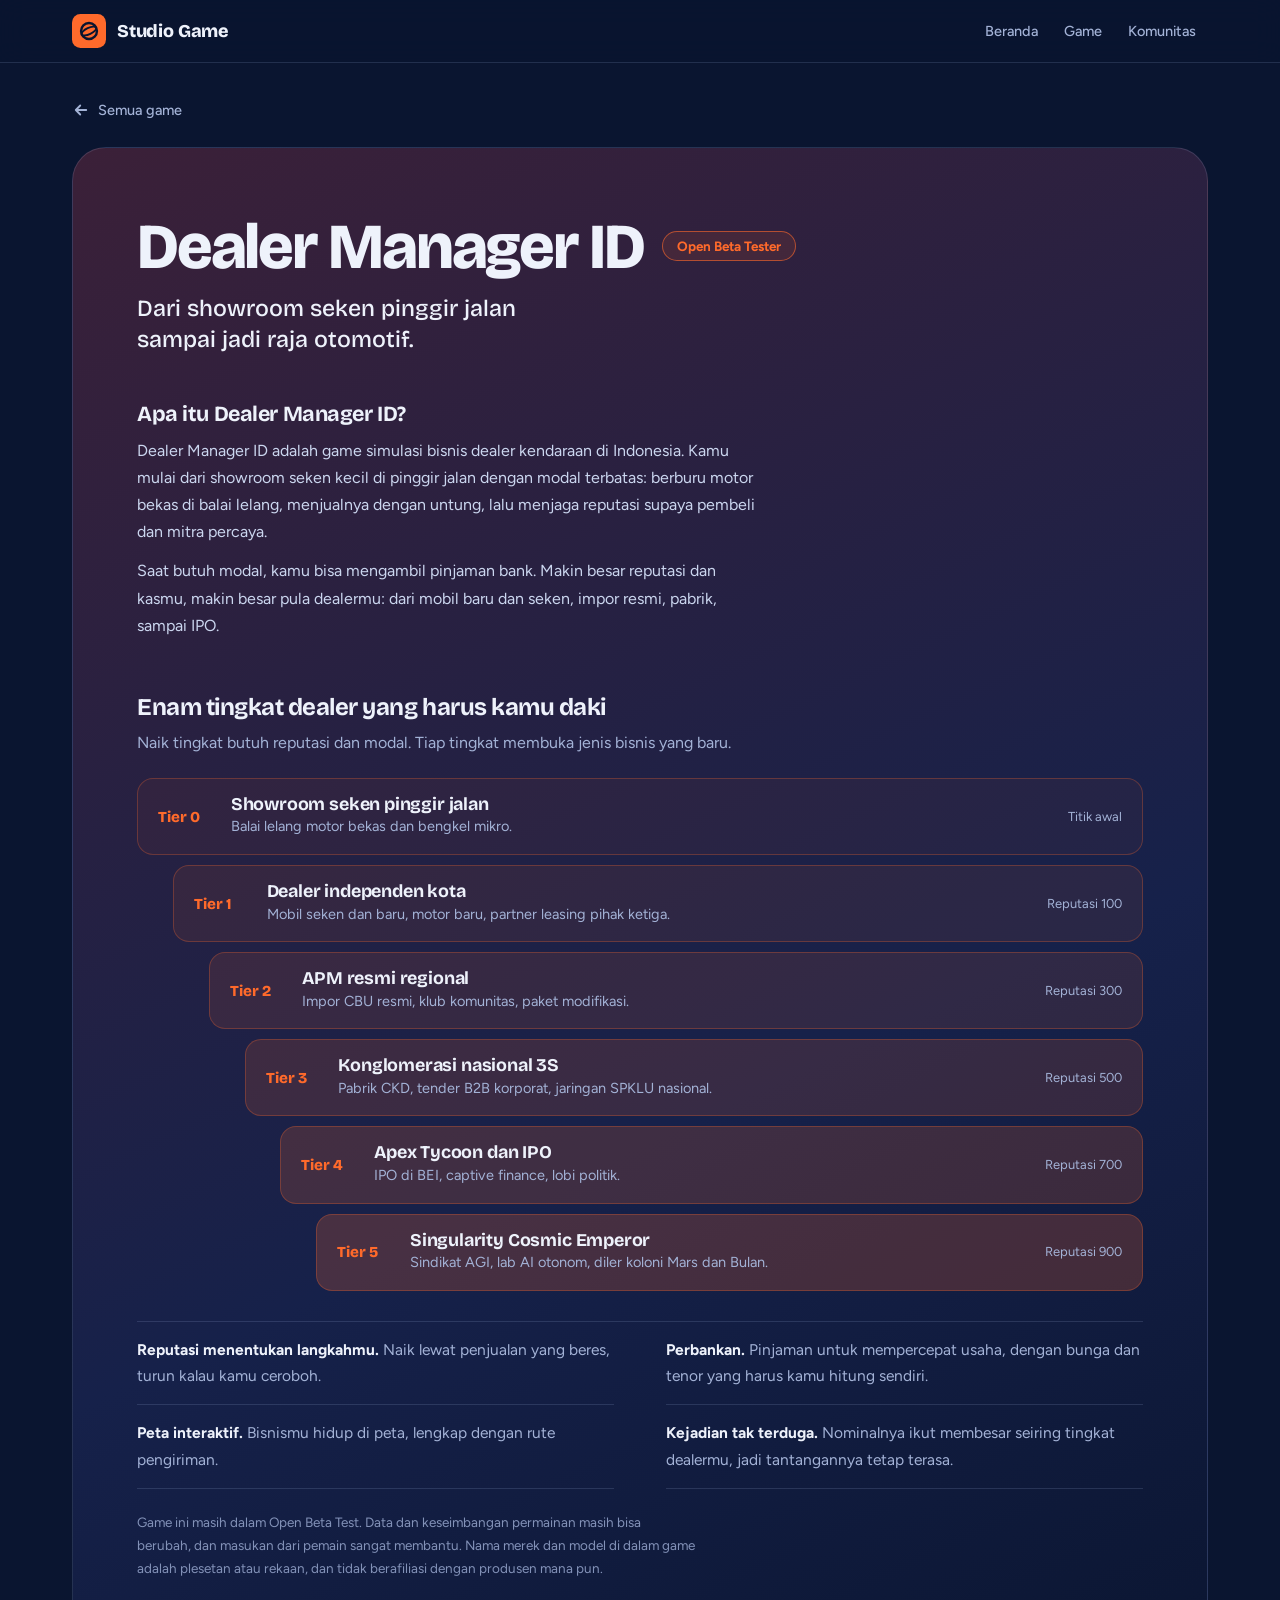
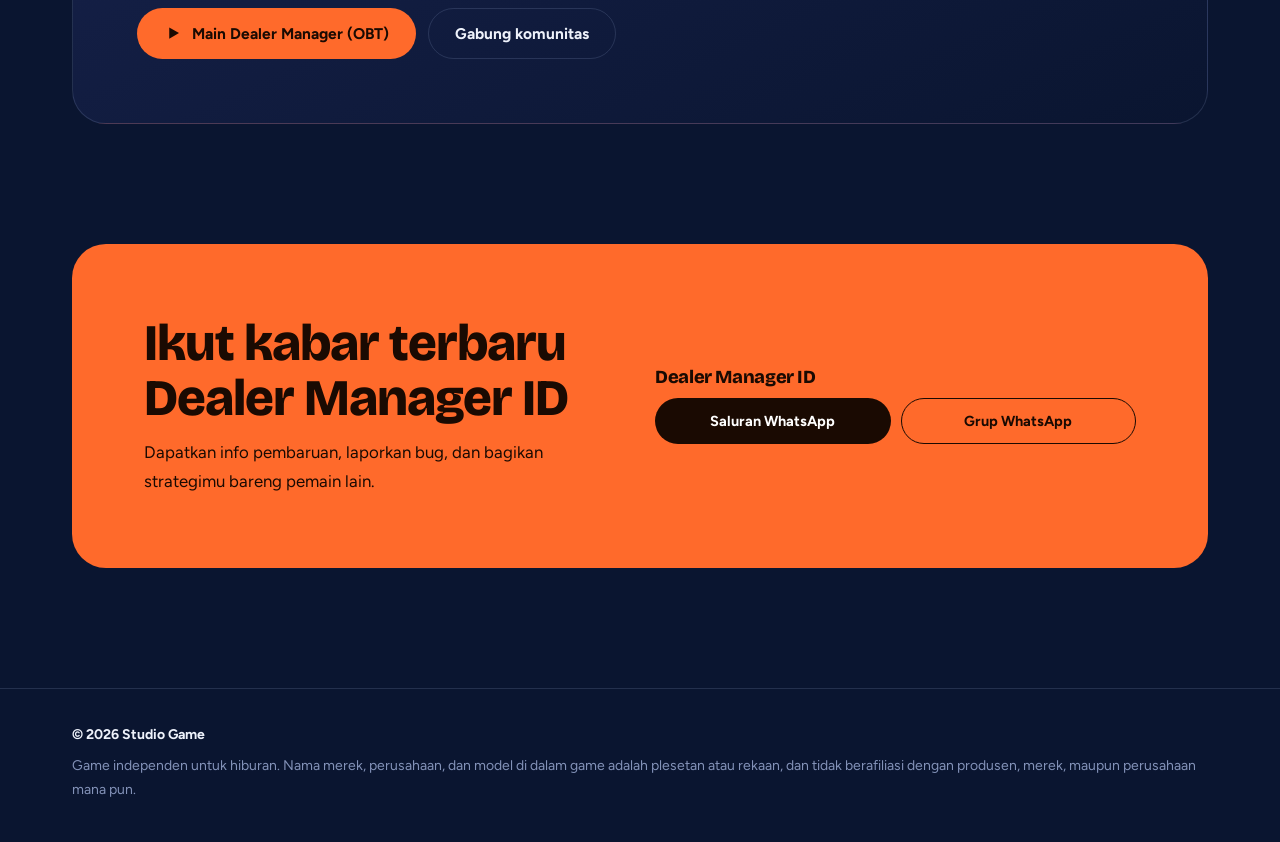
==== dealer/index.html @ 99eeb9a4 "Add files via upload" ====
<!DOCTYPE html>
<html lang="id">
<head>
<meta charset="UTF-8">
<meta name="viewport" content="width=device-width, initial-scale=1, viewport-fit=cover">
<title>Dealer Manager ID | Studio Game</title>
<meta name="description" content="Dealer Manager ID (Open Beta): game simulasi bisnis dealer kendaraan di Indonesia, dari showroom seken sampai IPO.">
<meta name="robots" content="index, follow">
<meta property="og:type" content="website">
<meta property="og:title" content="Dealer Manager ID | Studio Game">
<meta property="og:description" content="Dealer Manager ID (Open Beta): game simulasi bisnis dealer kendaraan di Indonesia, dari showroom seken sampai IPO.">
<meta name="twitter:card" content="summary">
<meta name="theme-color" content="#0a1530">
<link rel="icon" href="../assets/favicon.svg" type="image/svg+xml">
<link rel="preconnect" href="https://fonts.googleapis.com">
<link rel="preconnect" href="https://fonts.gstatic.com" crossorigin>
<link href="https://fonts.googleapis.com/css2?family=Bricolage+Grotesque:opsz,wght@12..96,500..800&family=Figtree:wght@400;500;700&display=swap" rel="stylesheet">
<link rel="stylesheet" href="../css/style.css">
<script src="../js/boot.js"></script>
</head>
<body>
<div class="prog" id="prog" aria-hidden="true"></div>

<header>
  <div class="wrap hd">
    <a class="brand" href="../" aria-label="Studio Game, ke beranda"><img src="../assets/favicon.svg" alt=""><span>Studio Game</span></a>
    <nav aria-label="Menu utama"><a href="../">Beranda</a><a href="../#game">Game</a><a href="#komunitas">Komunitas</a></nav>
  </div>
</header>

<main>
<section class="detail">
  <div class="wrap">
    <a class="back" href="../#game"><svg viewBox="0 0 24 24" fill="none" stroke="currentColor" stroke-width="2.4" stroke-linecap="round" stroke-linejoin="round"><path d="M19 12H5M11 6l-6 6 6 6"/></svg>Semua game</a>
    <article class="game dealer" id="dealer">
      <div class="gh"><h3 data-scramble>Dealer Manager ID</h3><span class="tag">Open Beta Tester</span></div>
      <p class="tagline">Dari showroom seken pinggir jalan sampai jadi raja otomotif.</p>
      <div class="cols one">
        <div class="what">
          <h4>Apa itu Dealer Manager ID?</h4>
          <p>Dealer Manager ID adalah game simulasi bisnis dealer kendaraan di Indonesia. Kamu mulai dari showroom seken kecil di pinggir jalan dengan modal terbatas: berburu motor bekas di balai lelang, menjualnya dengan untung, lalu menjaga reputasi supaya pembeli dan mitra percaya.</p>
          <p>Saat butuh modal, kamu bisa mengambil pinjaman bank. Makin besar reputasi dan kasmu, makin besar pula dealermu: dari mobil baru dan seken, impor resmi, pabrik, sampai IPO.</p>
        </div>
      </div>

      <h4 class="sub" data-scramble>Enam tingkat dealer yang harus kamu daki</h4>
      <p class="tiers-p">Naik tingkat butuh reputasi dan modal. Tiap tingkat membuka jenis bisnis yang baru.</p>
      <ol class="tiers" id="tiers">
        <li style="--i:0"><span class="tn">Tier 0</span><div class="tt"><h4>Showroom seken pinggir jalan</h4><p>Balai lelang motor bekas dan bengkel mikro.</p></div><span class="rep">Titik awal</span></li>
        <li style="--i:1"><span class="tn">Tier 1</span><div class="tt"><h4>Dealer independen kota</h4><p>Mobil seken dan baru, motor baru, partner leasing pihak ketiga.</p></div><span class="rep">Reputasi 100</span></li>
        <li style="--i:2"><span class="tn">Tier 2</span><div class="tt"><h4>APM resmi regional</h4><p>Impor CBU resmi, klub komunitas, paket modifikasi.</p></div><span class="rep">Reputasi 300</span></li>
        <li style="--i:3"><span class="tn">Tier 3</span><div class="tt"><h4>Konglomerasi nasional 3S</h4><p>Pabrik CKD, tender B2B korporat, jaringan SPKLU nasional.</p></div><span class="rep">Reputasi 500</span></li>
        <li style="--i:4"><span class="tn">Tier 4</span><div class="tt"><h4>Apex Tycoon dan IPO</h4><p>IPO di BEI, captive finance, lobi politik.</p></div><span class="rep">Reputasi 700</span></li>
        <li style="--i:5"><span class="tn">Tier 5</span><div class="tt"><h4>Singularity Cosmic Emperor</h4><p>Sindikat AGI, lab AI otonom, diler koloni Mars dan Bulan.</p></div><span class="rep">Reputasi 900</span></li>
      </ol>

      <ul class="feat feat-grid">
        <li><b>Reputasi menentukan langkahmu.</b> Naik lewat penjualan yang beres, turun kalau kamu ceroboh.</li>
        <li><b>Perbankan.</b> Pinjaman untuk mempercepat usaha, dengan bunga dan tenor yang harus kamu hitung sendiri.</li>
        <li><b>Peta interaktif.</b> Bisnismu hidup di peta, lengkap dengan rute pengiriman.</li>
        <li><b>Kejadian tak terduga.</b> Nominalnya ikut membesar seiring tingkat dealermu, jadi tantangannya tetap terasa.</li>
      </ul>
      <p class="note">Game ini masih dalam Open Beta Test. Data dan keseimbangan permainan masih bisa berubah, dan masukan dari pemain sangat membantu. Nama merek dan model di dalam game adalah plesetan atau rekaan, dan tidak berafiliasi dengan produsen mana pun.</p>
      <div class="acts">
        <a class="btn btn-o" href="https://dealer-manager-id.web.app/" target="_blank" rel="noopener"><svg viewBox="0 0 24 24" fill="currentColor"><path d="M7 4.5v15l13-7.5z"/></svg>Main Dealer Manager (OBT)</a>
        <a class="btn btn-g" href="#komunitas">Gabung komunitas</a>
      </div>
    </article>
  </div>
</section>

<section id="komunitas">
  <div class="wrap">
    <div class="join">
      <div><h2>Ikut kabar terbaru Dealer Manager ID</h2><p>Dapatkan info pembaruan, laporkan bug, dan bagikan strategimu bareng pemain lain.</p></div>
      <div class="groups">
        <div>
          <h3>Dealer Manager ID</h3>
          <div class="links">
            <a class="btn" href="https://whatsapp.com/channel/0029VbDg3RZDuMRpUMfETJ3n" target="_blank" rel="noopener">Saluran WhatsApp</a>
            <a class="btn alt" href="https://chat.whatsapp.com/GW7TSMX9NjLFWlQjxTvbIt" target="_blank" rel="noopener">Grup WhatsApp</a>
          </div>
        </div>
      </div>
    </div>
  </div>
</section>
</main>

<footer><div class="wrap">
  <div><strong>&copy; <span id="yr">2026</span> Studio Game</strong></div>
  <div>Game independen untuk hiburan. Nama merek, perusahaan, dan model di dalam game adalah plesetan atau rekaan, dan tidak berafiliasi dengan produsen, merek, maupun perusahaan mana pun.</div>
</div></footer>

<script src="../js/fx.js"></script>
<script src="../js/main.js"></script>
</body>
</html>
---- css/style.css ----
/* Studio Game: gaya utama. Urutan: token, dasar, intro, header, hero, bagian umum, kartu game, tentang, komunitas, footer. */
:root{--ink:#0a1530;--ink2:#101f45;--ink3:#18295c;--line:rgba(190,208,255,.14);--paper:#eef2fb;--mute:#a3b2d6;--orange:#ff6a2b;--aqua:#4cc9f0;--red:#e5384f;color-scheme:dark}
*{box-sizing:border-box}
html{scroll-behavior:smooth;scroll-padding-top:76px;background:var(--ink)}
html.lock{overflow:hidden}
body{margin:0;background:var(--ink);color:var(--paper);font:16px/1.7 'Figtree',system-ui,-apple-system,'Segoe UI',sans-serif;overflow-x:hidden;padding:env(safe-area-inset-top,0) 0 env(safe-area-inset-bottom,0)}
h1,h2,h3,h4{font-family:'Bricolage Grotesque','Figtree',system-ui,sans-serif;margin:0;line-height:1.08;letter-spacing:-.02em}
p{margin:0}
a{color:inherit}
:focus-visible{outline:3px solid var(--aqua);outline-offset:3px;border-radius:6px}
.wrap{max-width:1180px;margin:0 auto;padding:0 22px}

/* ===== bar progres scroll ===== */
.prog{position:fixed;top:0;left:0;right:0;height:3px;z-index:60;background:linear-gradient(90deg,var(--aqua),var(--orange));transform:scaleX(0);transform-origin:left;pointer-events:none}

/* ===== INTRO: kota 3D tumbuh ===== */
.intro{display:none}
.lock .intro,.intro.on{display:block;position:fixed;inset:0;z-index:100;background:var(--ink);transition:opacity .9s ease,visibility 0s .9s}
.intro.open{opacity:0;visibility:hidden;pointer-events:none}
.intro canvas{position:absolute;inset:0;width:100%;height:100%;display:block;transition:transform 1.2s cubic-bezier(.2,.7,.2,1)}
.intro.open canvas{transform:scale(1.07)}
.hud{position:absolute;left:0;right:0;top:clamp(70px,12vh,140px);z-index:3;text-align:center;padding:0 22px;pointer-events:none}
.ttl{font:800 clamp(2.3rem,8.5vw,4.8rem)/1 'Bricolage Grotesque',sans-serif;letter-spacing:-.03em;opacity:0;transform:translateY(14px);transition:opacity 1s ease,transform 1.2s cubic-bezier(.2,.8,.2,1)}
.ttl.show{opacity:1;transform:none}
.bar{width:clamp(120px,22vw,180px);height:2px;margin:22px auto 0;background:rgba(190,208,255,.16);border-radius:2px;overflow:hidden}
.bar i{display:block;height:100%;background:linear-gradient(90deg,var(--aqua),var(--orange));transform:scaleX(0);transform-origin:left}
.skip{position:absolute;z-index:5;bottom:calc(20px + env(safe-area-inset-bottom,0px));right:clamp(16px,4vw,44px);background:rgba(10,21,48,.6);border:1px solid var(--line);color:var(--mute);font:500 14px 'Figtree',sans-serif;padding:8px 18px;border-radius:99px;cursor:pointer}
.skip:hover{color:#fff;border-color:var(--mute)}

/* ===== HEADER ===== */
header{position:fixed;top:0;left:0;right:0;z-index:50;padding-top:env(safe-area-inset-top,0px);background:rgba(10,21,48,.68);backdrop-filter:blur(14px);-webkit-backdrop-filter:blur(14px);border-bottom:1px solid var(--line)}
.hd{display:flex;align-items:center;justify-content:space-between;height:62px}
.brand{display:flex;align-items:center;gap:11px;text-decoration:none;font:800 18px 'Bricolage Grotesque',sans-serif;letter-spacing:-.01em}
.brand img{width:34px;height:34px;display:block}
nav{display:flex;gap:2px}
nav a{text-decoration:none;color:var(--mute);font-size:14.5px;font-weight:500;padding:8px 12px;border-radius:99px;transition:color .2s,background .2s}
nav a:hover{color:#fff;background:rgba(255,255,255,.07)}

/* ===== HERO ===== */
.hero{position:relative;min-height:100svh;display:flex;align-items:center;padding:calc(62px + 36px) 0 56px;overflow:hidden}
.hero:before{content:"";position:absolute;inset:0;background:radial-gradient(760px 480px at 78% 45%,rgba(76,201,240,.10),transparent 65%),radial-gradient(560px 380px at 8% 85%,rgba(255,106,43,.10),transparent 65%);pointer-events:none}
.hero:after{content:"";position:absolute;inset:0;background-image:linear-gradient(rgba(130,170,255,.045) 1px,transparent 1px),linear-gradient(90deg,rgba(130,170,255,.045) 1px,transparent 1px);background-size:56px 56px;-webkit-mask-image:radial-gradient(ellipse at 70% 50%,#000 10%,transparent 70%);mask-image:radial-gradient(ellipse at 70% 50%,#000 10%,transparent 70%);pointer-events:none}
.globe-wrap{position:absolute;inset:0;pointer-events:none;z-index:1}
.globe-wrap canvas{width:100%;height:100%;display:block}
.js .globe-wrap{opacity:0;transition:opacity 1.4s ease}
.ready .globe-wrap{opacity:1}
.hero .wrap{position:relative;z-index:2;width:100%}
.hero h1{font-size:clamp(2.5rem,5.4vw,4.7rem);font-weight:800;max-width:12ch;letter-spacing:-.035em;line-height:.98}
.lead{font-size:clamp(1.05rem,2vw,1.26rem);color:var(--mute);max-width:44ch;margin-top:26px}
.cta{display:flex;flex-wrap:wrap;gap:12px;margin-top:32px}
.status{display:flex;flex-wrap:wrap;gap:10px 26px;margin-top:34px;font-size:14.5px;color:var(--mute)}
.status span{display:inline-flex;align-items:center;gap:10px}
.status i{width:9px;height:9px;border-radius:50%;background:#3ddc97}
.status .o i{background:var(--orange)}
.btn{display:inline-flex;align-items:center;gap:10px;font:700 15.5px 'Figtree',sans-serif;text-decoration:none;padding:15px 26px;border-radius:99px;border:1.5px solid transparent;transition:transform .18s,background .2s,border-color .2s,box-shadow .2s}
.btn:hover{transform:translateY(-2px)}
.btn svg{width:18px;height:18px;flex:none}
.btn-o{background:var(--orange);color:#1a0a02}
.btn-o:hover{background:#ff7f47;box-shadow:0 12px 34px -10px rgba(255,106,43,.8)}
.btn-a{border-color:var(--aqua);color:var(--aqua)}
.btn-a:hover{background:rgba(76,201,240,.12);box-shadow:0 12px 34px -12px rgba(76,201,240,.7)}
.btn-g{border-color:var(--line);color:var(--paper)}
.btn-g:hover{border-color:var(--mute)}
.js [data-in]{opacity:0;transform:translateY(14px)}
.ready [data-in]{opacity:1;transform:none;transition:opacity .8s ease,transform .8s cubic-bezier(.2,.8,.2,1);transition-delay:var(--d,.3s)}
@media(max-width:899px){.globe-wrap{opacity:.55!important}.hero{align-items:flex-start;padding-top:calc(62px + 56px)}.hero h1{max-width:9ch}}

/* ===== BAGIAN UMUM ===== */
section{padding:clamp(64px,10vw,120px) 0 0}
.sec-h{max-width:640px;margin-bottom:clamp(28px,5vw,52px)}
.sec-h h2{font-size:clamp(2rem,5vw,3.5rem);font-weight:800}
.sec-h p{color:var(--mute);margin-top:14px;font-size:1.08rem}
.js [data-scramble]{opacity:0;transform:translateY(12px)}
.js [data-scramble].sc{opacity:1;transform:none;transition:opacity .7s ease,transform .8s cubic-bezier(.2,.8,.2,1)}

/* ===== KARTU GAME ===== */
.game{position:relative;border-radius:34px;border:1px solid var(--line);padding:clamp(26px,5vw,64px);overflow:hidden;margin-bottom:28px;isolation:isolate}
.game>*{position:relative}
.game:before{content:"";position:absolute;inset:0;z-index:-1;background:radial-gradient(520px circle at var(--mx,50%) var(--my,0%),rgba(255,255,255,.075),transparent 62%);opacity:0;transition:opacity .4s;pointer-events:none}
.game:hover:before{opacity:1}
.migas{background:linear-gradient(155deg,#0d3050 0%,#0c1c40 58%,#0a1530 100%)}
.dealer{background:linear-gradient(155deg,#3b2038 0%,#16214a 60%,#0a1530 100%)}
.gh{display:flex;flex-wrap:wrap;align-items:center;gap:14px 18px;margin-bottom:12px}
.gh h3{font-size:clamp(2.1rem,5.4vw,4rem);font-weight:800;letter-spacing:-.035em}
.tag{font:700 13.5px 'Figtree',sans-serif;padding:6px 14px;border-radius:99px;border:1.5px solid}
.migas .tag{color:var(--aqua);border-color:rgba(76,201,240,.55);background:rgba(76,201,240,.08)}
.dealer .tag{color:var(--orange);border-color:rgba(255,106,43,.6);background:rgba(255,106,43,.1)}
.tagline{font-size:clamp(1.1rem,2.2vw,1.45rem);max-width:30ch;line-height:1.35;font-family:'Bricolage Grotesque',sans-serif;font-weight:500}
.cols{display:grid;gap:clamp(28px,5vw,64px);margin-top:clamp(28px,4vw,48px)}
@media(min-width:900px){.cols{grid-template-columns:1.15fr .85fr;align-items:start}}
.cols.one{grid-template-columns:1fr}
.what h4{font-size:1.35rem;font-weight:700;margin-bottom:10px}
.what p{color:#cbd6ef;max-width:62ch}
.what p+p{margin-top:12px}
.facts{display:flex;flex-wrap:wrap;gap:12px 30px;margin:26px 0 0;padding:0;list-style:none}
.facts li{color:var(--mute);font-size:14.5px;line-height:1.35}
.facts b{display:block;font:800 1.9rem/1.1 'Bricolage Grotesque',sans-serif;color:var(--paper);letter-spacing:-.02em}
.feat{list-style:none;margin:30px 0 0;padding:0;border-top:1px solid var(--line)}
.feat li{padding:15px 0;border-bottom:1px solid var(--line);color:var(--mute);font-size:15.5px}
.feat b{color:var(--paper);font-weight:700}
.feat-grid{display:grid;column-gap:clamp(24px,4vw,56px)}
@media(min-width:900px){.feat-grid{grid-template-columns:1fr 1fr}}
.sub{font-size:1.5rem;font-weight:700;margin-top:clamp(34px,5vw,56px)}
.note{font-size:13.5px;color:#8392b8;margin-top:22px;max-width:62ch}
.acts{display:flex;flex-wrap:wrap;gap:12px;margin-top:28px}

/* event Sumpah Pemuda */
.evt{margin-top:clamp(30px,4vw,48px);border:1px solid rgba(229,56,79,.45);background:linear-gradient(100deg,rgba(229,56,79,.16),rgba(229,56,79,.03) 60%,transparent);border-radius:22px;padding:clamp(20px,3vw,32px);display:grid;gap:16px 40px}
@media(min-width:900px){.evt{grid-template-columns:.9fr 1.1fr;align-items:center}}
.evt h4{font-size:clamp(1.4rem,3vw,2rem);font-weight:800}
.evt .when{margin-top:8px;color:#ffb3bd;font-weight:700}
.evt p{color:#d6def2;font-size:15.5px}
.evt p+p{margin-top:10px}
.evt .new{display:inline-block;background:var(--red);color:#fff;font:800 12.5px 'Figtree',sans-serif;padding:3px 10px;border-radius:99px;margin-bottom:10px}

/* contoh surat jalan (Migas), miring 3D saat disentuh */
.sj{position:relative;background:#eef2fb;color:#0a1530;border-radius:18px;padding:22px 24px 24px;box-shadow:0 30px 60px -30px #000;transform:rotate(1.6deg);max-width:420px;transition:transform .18s ease-out;will-change:transform;overflow:hidden}
.sj:after{content:"";position:absolute;inset:0;border-radius:inherit;background:radial-gradient(circle at var(--gx,50%) var(--gy,0%),rgba(76,201,240,.45),transparent 55%);opacity:0;transition:opacity .3s;pointer-events:none}
.sj:hover:after{opacity:.6}
.sj-h{display:flex;justify-content:space-between;align-items:baseline;border-bottom:2px dashed #b9c5e6;padding-bottom:12px}
.sj-h b{font:800 1.3rem 'Bricolage Grotesque',sans-serif}
.sj-h span{font-size:12.5px;color:#5a6a95}
.sj dl{display:grid;grid-template-columns:auto 1fr;gap:9px 18px;margin:16px 0 0;font-size:15px}
.sj dt{color:#5a6a95}
.sj dd{margin:0;font-weight:700}
.sj-f{margin-top:22px;padding-top:14px;border-top:1px solid #c9d3ee;font-size:13px;color:#5a6a95;display:flex;justify-content:space-between;align-items:flex-end}
.sj-f svg{width:92px;height:28px}
.stamp{position:absolute;right:22px;bottom:62px;border:3px solid #0d9b6b;color:#0d9b6b;font:800 1rem 'Bricolage Grotesque',sans-serif;padding:3px 12px;border-radius:8px;transform:rotate(-10deg);opacity:.85}
.steps{list-style:none;counter-reset:s;margin:34px 0 0;padding:0;display:grid;gap:12px}
@media(min-width:700px){.steps{grid-template-columns:repeat(4,1fr)}}
.steps li{counter-increment:s;padding-top:14px;border-top:2px solid rgba(76,201,240,.5);font-size:14.5px;color:var(--mute);line-height:1.5}
.steps li:before{content:counter(s);display:block;font:800 1.5rem 'Bricolage Grotesque',sans-serif;color:var(--aqua);margin-bottom:4px}
.steps b{display:block;color:var(--paper);font-size:15.5px;margin-bottom:2px}

/* tangga tier (Dealer) */
.tiers{list-style:none;margin:22px 0 0;padding:0;display:grid;gap:10px}
.tiers li{--i:0;margin-left:calc(var(--i)*clamp(0px,2.8vw,40px));display:grid;grid-template-columns:auto 1fr auto;grid-template-areas:"n t r";gap:6px 18px;align-items:center;padding:16px 20px;border-radius:16px;border:1px solid rgba(255,106,43,.28);background:color-mix(in srgb,var(--orange) calc(5% + var(--i)*3.2%),transparent)}
.tn{grid-area:n;font:800 .95rem 'Bricolage Grotesque',sans-serif;color:var(--orange);min-width:3.6em}
.tt{grid-area:t}
.tt h4{font-size:1.12rem;font-weight:700;letter-spacing:-.01em}
.tt p{font-size:14.5px;color:var(--mute);line-height:1.5;margin-top:2px}
.rep{grid-area:r;font-size:13px;color:var(--mute);white-space:nowrap}
@media(max-width:640px){.tiers li{grid-template-columns:1fr auto;grid-template-areas:"n r" "t t"}}
.js .tiers li{opacity:0;transform:translateX(-12px);transition:opacity .7s ease,transform .8s cubic-bezier(.2,.8,.2,1);transition-delay:calc(var(--i)*.07s)}
.js .tiers.on li{opacity:1;transform:none}
.tiers-p{color:var(--mute);margin-top:8px;max-width:60ch}


/* ===== KARTU GAME DI BERANDA & HALAMAN DETAIL ===== */
.gcards{display:grid;gap:22px}
@media(min-width:900px){.gcards{grid-template-columns:1fr 1fr}}
.gcard{margin-bottom:0;display:flex;flex-direction:column;padding:clamp(24px,4vw,44px);transition:border-color .25s,transform .25s}
.gcard:hover{border-color:rgba(190,208,255,.34);transform:translateY(-3px)}
.gcard .gh h3{font-size:clamp(1.9rem,4vw,2.8rem)}
.gcard .tagline{max-width:none}
.gdesc{color:#cbd6ef;margin-top:16px;max-width:52ch}
.gcard .facts{margin-top:22px}
.gcard .new{align-self:flex-start;background:var(--red);color:#fff;font:800 12.5px 'Figtree',sans-serif;padding:4px 12px;border-radius:99px;margin-top:22px}
.gcard .acts{position:static;margin-top:auto;padding-top:28px}
.gcard .more{position:static}
.gcard .more:after{content:"";position:absolute;inset:0;z-index:1;border-radius:inherit}
.gcard .more svg{transition:transform .2s}
.gcard:hover .more svg{transform:translateX(4px)}
.gcard .btn-main{position:relative;z-index:2}
.detail{padding-top:calc(62px + 28px)}
.back{display:inline-flex;align-items:center;gap:8px;color:var(--mute);text-decoration:none;font-weight:500;font-size:14.5px;padding:8px 14px 8px 10px;margin:0 0 16px -10px;border-radius:99px;transition:color .2s,background .2s}
.back:hover{color:#fff;background:rgba(255,255,255,.07)}
.back svg{width:18px;height:18px}
.detail .game{margin-bottom:0}

/* ===== TENTANG & TIM ===== */
.about{display:grid;gap:clamp(28px,5vw,64px)}
@media(min-width:900px){.about{grid-template-columns:1fr 1fr;align-items:start}}
.about p{color:#cbd6ef;max-width:56ch}
.about p+p{margin-top:14px}
.team{list-style:none;margin:0;padding:0}
.team li{display:flex;align-items:center;gap:18px;padding:18px 0;border-bottom:1px solid var(--line)}
.team li:first-child{border-top:1px solid var(--line)}
.av{flex:none;width:52px;height:52px;border-radius:50%;display:grid;place-items:center;font:800 1.15rem 'Bricolage Grotesque',sans-serif}
.team li:nth-child(1) .av{background:var(--orange);color:#1a0a02}
.team li:nth-child(2) .av{background:var(--aqua);color:#04202b}
.team b{display:block;font:700 1.15rem 'Bricolage Grotesque',sans-serif}
.team span{color:var(--mute);font-size:15px}

/* ===== KOMUNITAS ===== */
.join{border-radius:34px;padding:clamp(28px,6vw,72px);background:var(--orange);color:#1a0a02;display:grid;gap:30px}
@media(min-width:900px){.join{grid-template-columns:1fr 1fr;align-items:center}}
.join h2{font-size:clamp(1.9rem,4.6vw,3.2rem);font-weight:800}
.join p{margin-top:12px;max-width:44ch;font-size:1.05rem}
.groups{display:grid;gap:22px}
.groups h3{font-size:1.15rem;font-weight:800;margin-bottom:10px}
.links{display:grid;gap:10px}
@media(min-width:520px){.links{grid-template-columns:1fr 1fr}}
.join .btn{background:#1a0a02;color:#fff;justify-content:center;padding:13px 18px;font-size:14.5px;text-align:center}
.join .btn:hover{background:#2c1407;box-shadow:none}
.join .btn.alt{background:transparent;color:#1a0a02;border-color:#1a0a02}
.join .btn.alt:hover{background:rgba(26,10,2,.1)}

footer{margin-top:clamp(64px,10vw,120px);border-top:1px solid var(--line);padding:34px 0 calc(40px + env(safe-area-inset-bottom,0px));color:#8392b8;font-size:14px}
footer .wrap{display:grid;gap:8px}
footer strong{color:var(--paper);font-weight:700}

@media(max-width:560px){nav a{padding:8px 9px;font-size:14px}.brand span{display:none}}
@media(prefers-reduced-motion:reduce){
 *,*:before,*:after{animation:none!important;transition:none!important}
 .js [data-in],.js .tiers li,.js [data-scramble]{transform:none;opacity:1}
 .js .globe-wrap{opacity:1;transform:none}
}
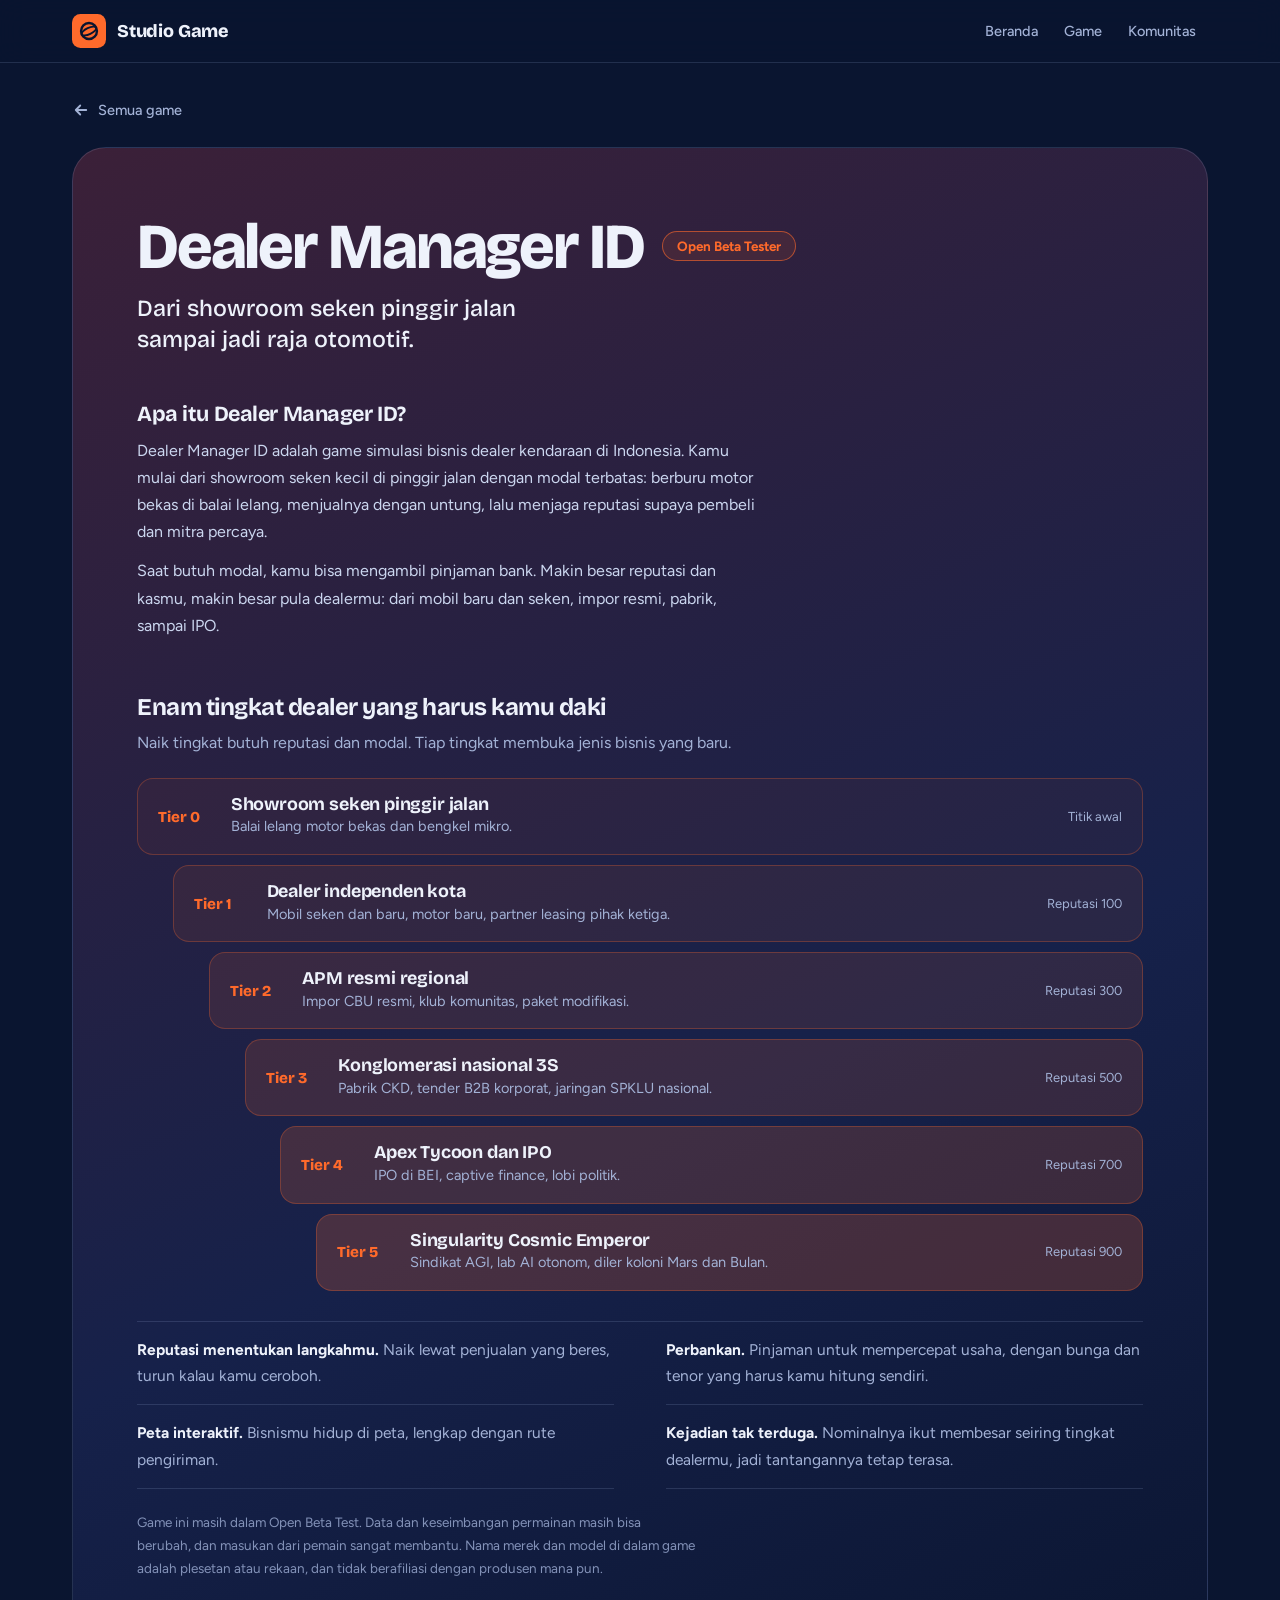
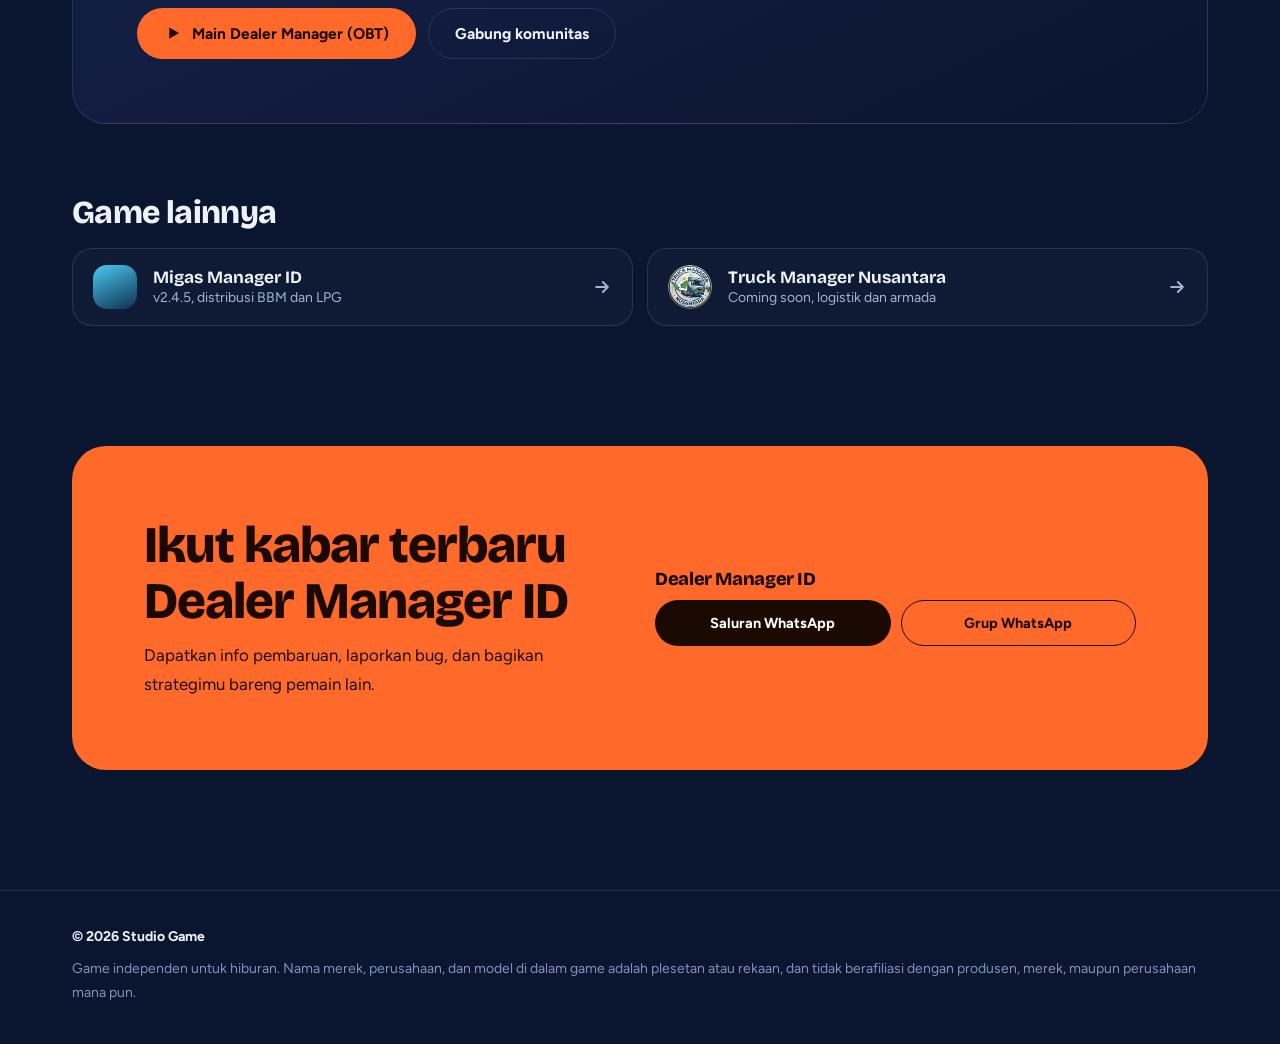
==== commit 764c1ebc: "Add files via upload" ====
--- a/dealer/index.html
+++ b/dealer/index.html
@@ -12,6 +12,7 @@
 <meta name="twitter:card" content="summary">
 <meta name="theme-color" content="#0a1530">
 <link rel="icon" href="../assets/favicon.svg" type="image/svg+xml">
+<link rel="apple-touch-icon" href="../assets/apple-touch-icon.png">
 <link rel="preconnect" href="https://fonts.googleapis.com">
 <link rel="preconnect" href="https://fonts.gstatic.com" crossorigin>
 <link href="https://fonts.googleapis.com/css2?family=Bricolage+Grotesque:opsz,wght@12..96,500..800&family=Figtree:wght@400;500;700&display=swap" rel="stylesheet">
@@ -66,6 +67,14 @@
         <a class="btn btn-g" href="#komunitas">Gabung komunitas</a>
       </div>
     </article>
+
+    <div class="others">
+      <h2>Game lainnya</h2>
+      <div class="olist">
+        <a class="olink" href="../migas/"><span class="dot" style="background:linear-gradient(155deg,#4cc9f0,#0d3050)"></span><div><b>Migas Manager ID</b><span>v2.4.5, distribusi BBM dan LPG</span></div><svg viewBox="0 0 24 24" fill="none" stroke="currentColor" stroke-width="2.4" stroke-linecap="round" stroke-linejoin="round"><path d="M5 12h14M13 6l6 6-6 6"/></svg></a>
+        <a class="olink" href="../truck/"><img src="../assets/truck-logo-sm.webp" width="44" height="44" alt="" loading="lazy"><div><b>Truck Manager Nusantara</b><span>Coming soon, logistik dan armada</span></div><svg viewBox="0 0 24 24" fill="none" stroke="currentColor" stroke-width="2.4" stroke-linecap="round" stroke-linejoin="round"><path d="M5 12h14M13 6l6 6-6 6"/></svg></a>
+      </div>
+    </div>
   </div>
 </section>
 
--- a/css/style.css
+++ b/css/style.css
@@ -206,3 +206,70 @@
  .js [data-in],.js .tiers li,.js [data-scramble]{transform:none;opacity:1}
  .js .globe-wrap{opacity:1;transform:none}
 }
+
+/* ===== v2.4: TRUCK MANAGER NUSANTARA, SKIP LINK, NAVIGASI ANTAR GAME ===== */
+:root{--gold:#d9b25a;--gold2:#f0d28a;--navy2:#123a63;--leaf:#4aa65a}
+.skip-link{position:fixed;left:16px;top:-60px;z-index:200;background:var(--paper);color:var(--ink);font-weight:700;padding:10px 18px;border-radius:99px;text-decoration:none;transition:top .2s}
+.skip-link:focus{top:calc(12px + env(safe-area-inset-top,0px))}
+header{transition:background .3s,border-color .3s}
+header.sc{background:rgba(8,17,40,.92);border-bottom-color:rgba(190,208,255,.22)}
+nav a[aria-current]{color:#fff;background:rgba(255,255,255,.09)}
+nav a.on{color:#fff}
+
+/* tema Truck: navy logo + emas */
+.truck{background:radial-gradient(520px 340px at 88% 10%,rgba(217,178,90,.20),transparent 70%),linear-gradient(155deg,#123a63 0%,#0e2548 56%,#0a1530 100%);border-color:rgba(217,178,90,.32)}
+.truck .tag{color:var(--gold2);border-color:rgba(217,178,90,.6);background:rgba(217,178,90,.1)}
+.tag.soon{display:inline-flex;align-items:center;gap:8px}
+.tag.soon i{width:8px;height:8px;border-radius:50%;background:var(--gold);animation:blink 1.8s ease-in-out infinite}
+@keyframes blink{50%{opacity:.25}}
+.btn-gold{background:var(--gold);color:#241a05}
+.btn-gold:hover{background:var(--gold2);box-shadow:0 12px 34px -10px rgba(217,178,90,.75)}
+.btn-off{border-color:var(--line);color:var(--mute);cursor:not-allowed;background:rgba(255,255,255,.03)}
+.btn-off:hover{transform:none}
+.status .g i{background:var(--gold)}
+
+/* kartu lebar di beranda */
+@media(min-width:900px){.gcard.wide{grid-column:1/-1;display:grid;grid-template-columns:minmax(220px,300px) 1fr;gap:clamp(28px,5vw,64px);align-items:center}}
+.tlogo{display:grid;place-items:center;justify-self:center;width:min(100%,300px)}
+.tlogo img{width:100%;height:auto;aspect-ratio:1;display:block;border-radius:50%;box-shadow:0 0 0 6px rgba(217,178,90,.14),0 30px 70px -26px rgba(0,0,0,.85)}
+@media(max-width:899px){.tlogo{width:min(70%,240px);margin-bottom:22px}}
+.tbody{display:flex;flex-direction:column;min-width:0}
+.gcard.wide .tagline{max-width:34ch}
+.gcard.wide .acts{margin-top:0;padding-top:26px}
+
+/* garis marka jalan: tanda "sedang dibuat" */
+.road{display:flex;align-items:center;gap:14px;margin-top:24px;font-size:14px;color:var(--gold2);font-weight:700}
+.road:after{content:"";flex:1;max-width:260px;height:6px;border-radius:3px;background:repeating-linear-gradient(90deg,var(--gold) 0 18px,transparent 18px 32px);background-size:32px 100%;animation:drive 1.4s linear infinite;opacity:.85}
+@keyframes drive{to{background-position:32px 0}}
+
+/* halaman detail Truck */
+.thero{display:grid;gap:clamp(28px,5vw,64px);align-items:center;margin-top:clamp(18px,3vw,34px)}
+@media(min-width:900px){.thero{grid-template-columns:1.1fr .9fr}}
+.thero .tlogo{width:min(100%,400px);margin:0 auto}
+.thero .tlogo img{box-shadow:0 0 0 8px rgba(217,178,90,.14),0 40px 90px -30px #000}
+@media(max-width:899px){.thero .tlogo{order:-1;width:min(76%,300px);margin-bottom:0}}
+.soon-big{display:inline-flex;align-items:center;gap:12px;font:800 clamp(1.2rem,3vw,1.7rem) 'Bricolage Grotesque',sans-serif;color:var(--gold2);margin-top:22px}
+.soon-big i{width:11px;height:11px;border-radius:50%;background:var(--gold);animation:blink 1.8s ease-in-out infinite}
+.plan{counter-reset:none}
+.plan li b{color:var(--gold2)}
+.truck .note{color:#9fb0d3}
+
+/* ajakan ke game lain di halaman detail */
+.others{margin-top:clamp(40px,6vw,72px)}
+.others h2{font-size:clamp(1.4rem,3vw,2rem);font-weight:800;margin-bottom:18px}
+.olist{display:grid;gap:14px}
+@media(min-width:700px){.olist{grid-template-columns:1fr 1fr}}
+.olink{position:relative;display:flex;align-items:center;gap:16px;padding:16px 20px;border:1px solid var(--line);border-radius:20px;text-decoration:none;background:rgba(255,255,255,.025);transition:border-color .2s,background .2s}
+.olink:hover{border-color:rgba(190,208,255,.4);background:rgba(255,255,255,.05)}
+.olink img{width:44px;height:44px;border-radius:50%;flex:none}
+.olink .dot{width:44px;height:44px;border-radius:14px;flex:none}
+.olink b{display:block;font:700 1.08rem 'Bricolage Grotesque',sans-serif}
+.olink span{display:block;color:var(--mute);font-size:14px;line-height:1.4}
+.olink svg{margin-left:auto;width:20px;height:20px;flex:none;color:var(--mute);transition:transform .2s}
+.olink:hover svg{transform:translateX(4px)}
+.soon-note{margin-top:12px;font-size:13.5px}
+.gcard:focus-within{border-color:rgba(190,208,255,.4)}
+.gh .h3{font-size:clamp(2.1rem,5.4vw,4rem);font-weight:800;letter-spacing:-.035em;line-height:1.05}
+.mini{font:700 11.5px 'Figtree',sans-serif;border:1.5px solid currentColor;border-radius:99px;padding:2px 9px;margin-left:8px;vertical-align:middle;opacity:.75}
+.join .btn.off{opacity:.45;cursor:not-allowed}
+.join .btn.off:hover{background:transparent;transform:none}
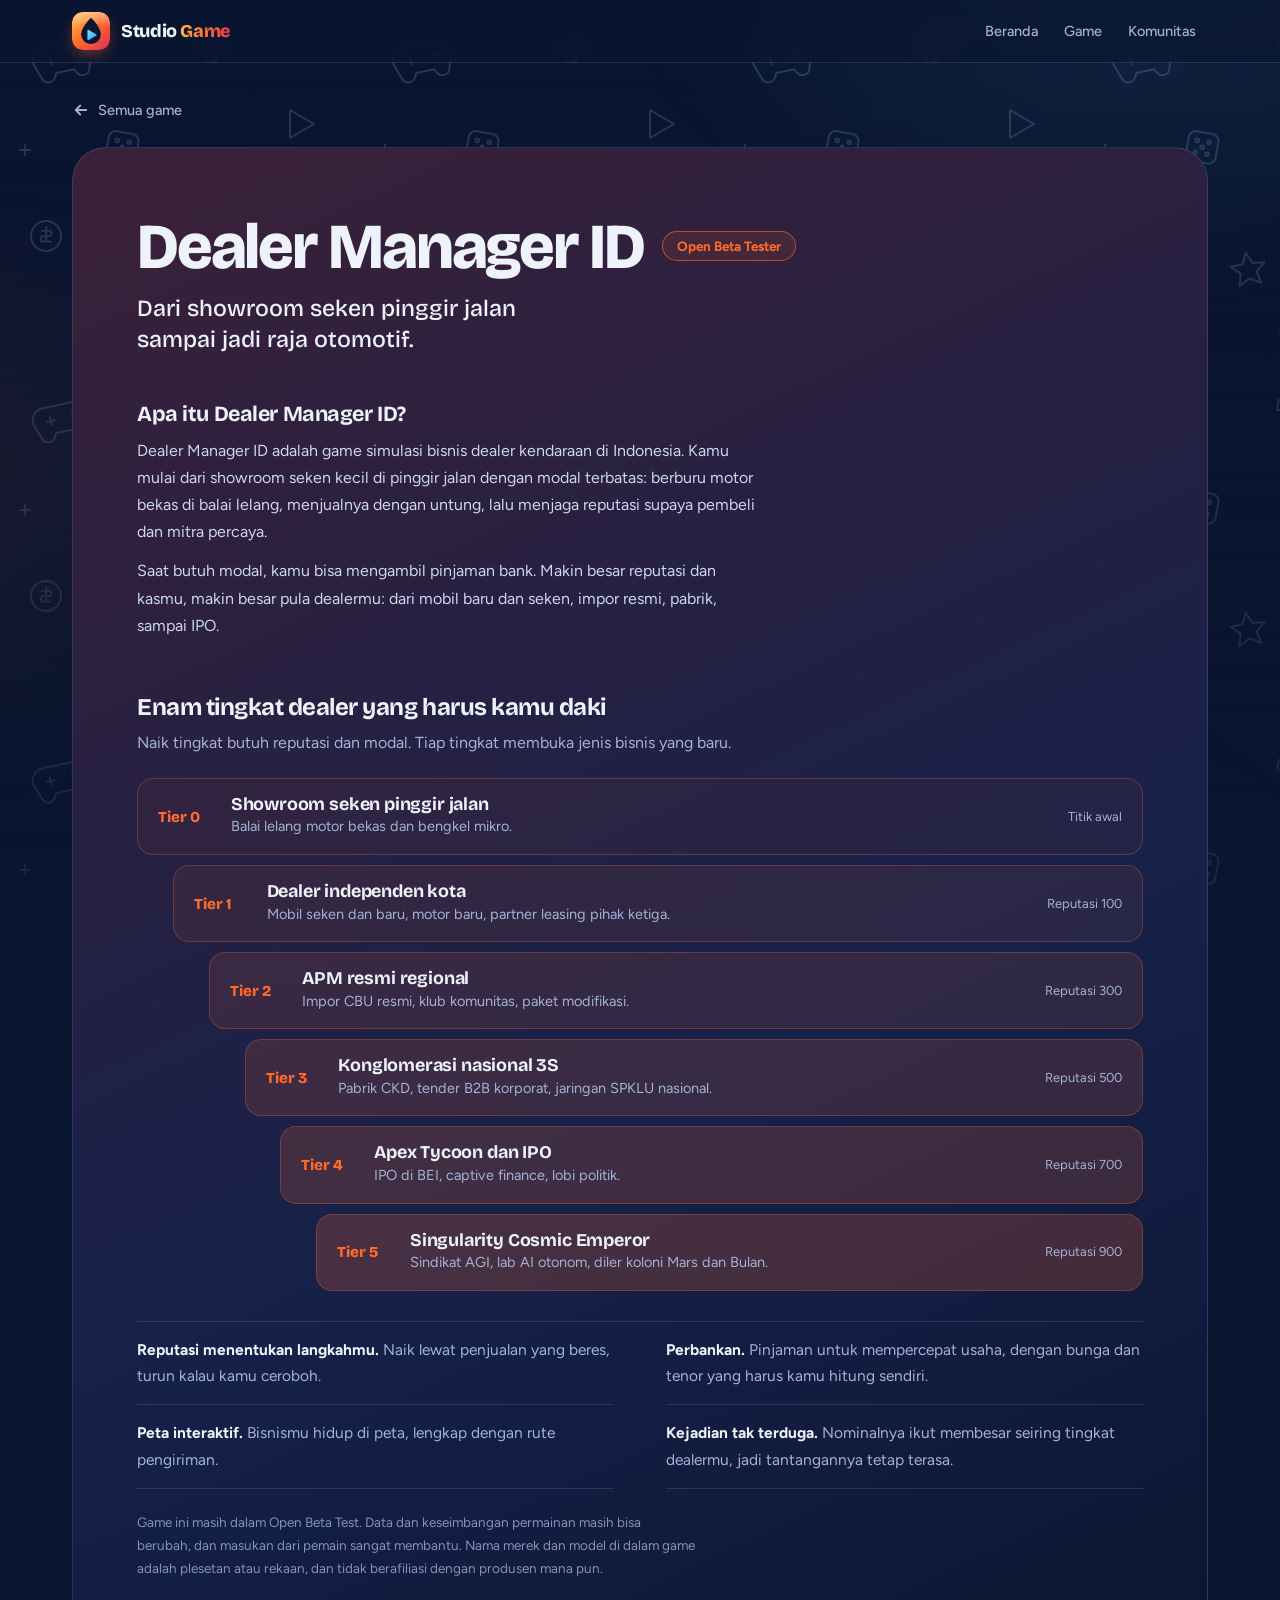
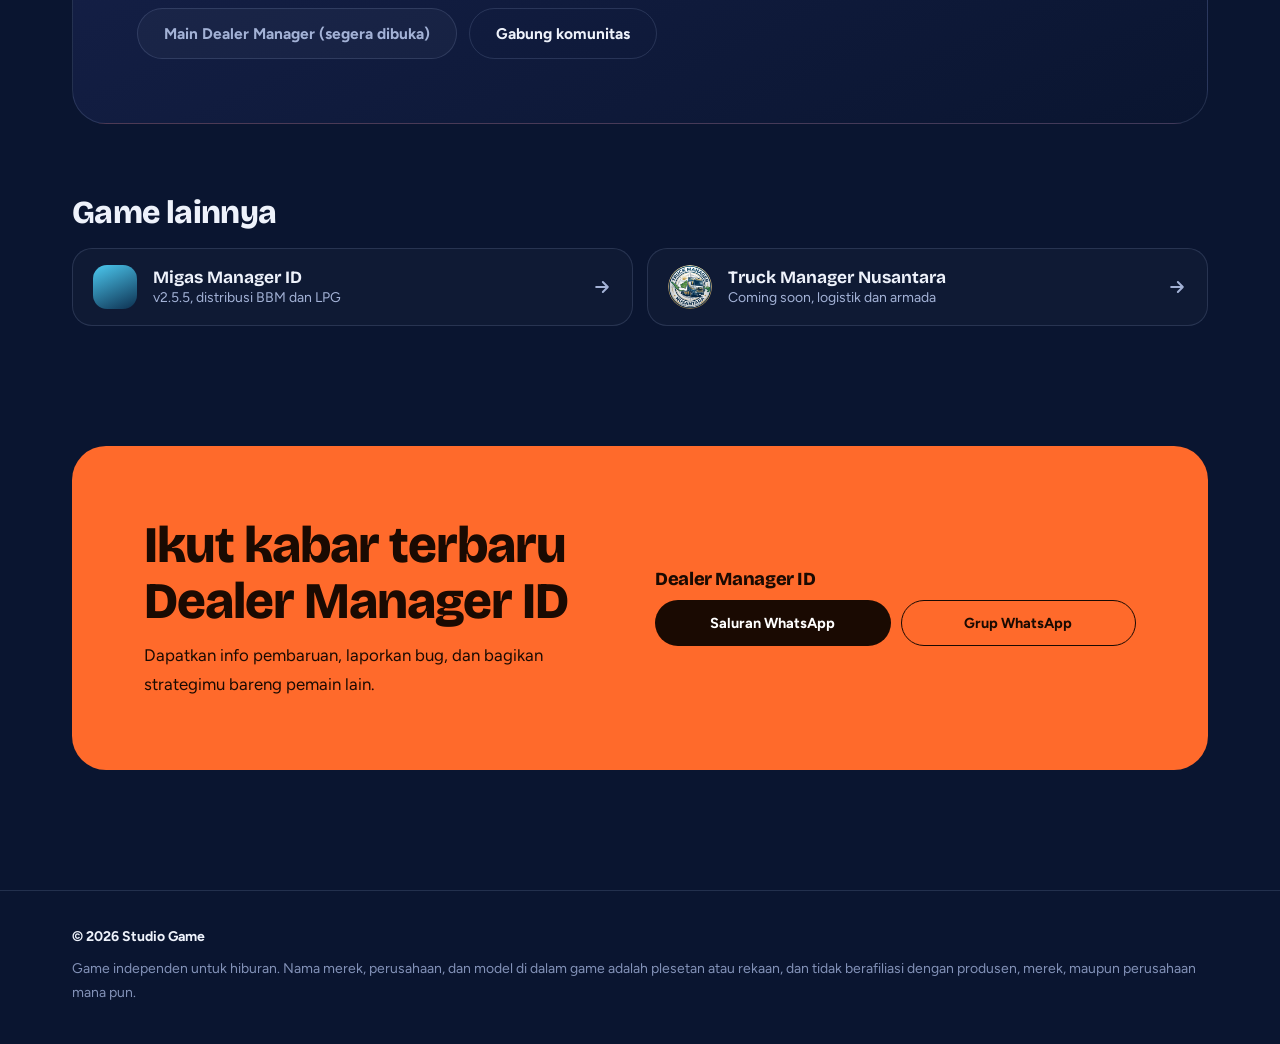
==== commit c9604758: "Add files via upload" ====
--- a/dealer/index.html
+++ b/dealer/index.html
@@ -24,7 +24,7 @@
 
 <header>
   <div class="wrap hd">
-    <a class="brand" href="../" aria-label="Studio Game, ke beranda"><img src="../assets/favicon.svg" alt=""><span>Studio Game</span></a>
+    <a class="brand" href="../" aria-label="Studio Game, ke beranda"><img src="../assets/favicon.svg" alt=""><span>Studio <em>Game</em></span></a>
     <nav aria-label="Menu utama"><a href="../">Beranda</a><a href="../#game">Game</a><a href="#komunitas">Komunitas</a></nav>
   </div>
 </header>
@@ -63,7 +63,7 @@
       </ul>
       <p class="note">Game ini masih dalam Open Beta Test. Data dan keseimbangan permainan masih bisa berubah, dan masukan dari pemain sangat membantu. Nama merek dan model di dalam game adalah plesetan atau rekaan, dan tidak berafiliasi dengan produsen mana pun.</p>
       <div class="acts">
-        <a class="btn btn-o" href="https://dealer-manager-id.web.app/" target="_blank" rel="noopener"><svg viewBox="0 0 24 24" fill="currentColor"><path d="M7 4.5v15l13-7.5z"/></svg>Main Dealer Manager (OBT)</a>
+        <span class="btn btn-off" aria-disabled="true">Main Dealer Manager (segera dibuka)</span>
         <a class="btn btn-g" href="#komunitas">Gabung komunitas</a>
       </div>
     </article>
@@ -71,7 +71,7 @@
     <div class="others">
       <h2>Game lainnya</h2>
       <div class="olist">
-        <a class="olink" href="../migas/"><span class="dot" style="background:linear-gradient(155deg,#4cc9f0,#0d3050)"></span><div><b>Migas Manager ID</b><span>v2.4.5, distribusi BBM dan LPG</span></div><svg viewBox="0 0 24 24" fill="none" stroke="currentColor" stroke-width="2.4" stroke-linecap="round" stroke-linejoin="round"><path d="M5 12h14M13 6l6 6-6 6"/></svg></a>
+        <a class="olink" href="../migas/"><span class="dot" style="background:linear-gradient(155deg,#4cc9f0,#0d3050)"></span><div><b>Migas Manager ID</b><span>v2.5.5, distribusi BBM dan LPG</span></div><svg viewBox="0 0 24 24" fill="none" stroke="currentColor" stroke-width="2.4" stroke-linecap="round" stroke-linejoin="round"><path d="M5 12h14M13 6l6 6-6 6"/></svg></a>
         <a class="olink" href="../truck/"><img src="../assets/truck-logo-sm.webp" width="44" height="44" alt="" loading="lazy"><div><b>Truck Manager Nusantara</b><span>Coming soon, logistik dan armada</span></div><svg viewBox="0 0 24 24" fill="none" stroke="currentColor" stroke-width="2.4" stroke-linecap="round" stroke-linejoin="round"><path d="M5 12h14M13 6l6 6-6 6"/></svg></a>
       </div>
     </div>
--- a/css/style.css
+++ b/css/style.css
@@ -3,7 +3,7 @@
 *{box-sizing:border-box}
 html{scroll-behavior:smooth;scroll-padding-top:76px;background:var(--ink)}
 html.lock{overflow:hidden}
-body{margin:0;background:var(--ink);color:var(--paper);font:16px/1.7 'Figtree',system-ui,-apple-system,'Segoe UI',sans-serif;overflow-x:hidden;padding:env(safe-area-inset-top,0) 0 env(safe-area-inset-bottom,0)}
+body{margin:0;background:transparent;position:relative;color:var(--paper);font:16px/1.7 'Figtree',system-ui,-apple-system,'Segoe UI',sans-serif;overflow-x:hidden;padding:env(safe-area-inset-top,0) 0 env(safe-area-inset-bottom,0)}
 h1,h2,h3,h4{font-family:'Bricolage Grotesque','Figtree',system-ui,sans-serif;margin:0;line-height:1.08;letter-spacing:-.02em}
 p{margin:0}
 a{color:inherit}
@@ -39,7 +39,6 @@
 /* ===== HERO ===== */
 .hero{position:relative;min-height:100svh;display:flex;align-items:center;padding:calc(62px + 36px) 0 56px;overflow:hidden}
 .hero:before{content:"";position:absolute;inset:0;background:radial-gradient(760px 480px at 78% 45%,rgba(76,201,240,.10),transparent 65%),radial-gradient(560px 380px at 8% 85%,rgba(255,106,43,.10),transparent 65%);pointer-events:none}
-.hero:after{content:"";position:absolute;inset:0;background-image:linear-gradient(rgba(130,170,255,.045) 1px,transparent 1px),linear-gradient(90deg,rgba(130,170,255,.045) 1px,transparent 1px);background-size:56px 56px;-webkit-mask-image:radial-gradient(ellipse at 70% 50%,#000 10%,transparent 70%);mask-image:radial-gradient(ellipse at 70% 50%,#000 10%,transparent 70%);pointer-events:none}
 .globe-wrap{position:absolute;inset:0;pointer-events:none;z-index:1}
 .globe-wrap canvas{width:100%;height:100%;display:block}
 .js .globe-wrap{opacity:0;transition:opacity 1.4s ease}
@@ -78,7 +77,8 @@
 .game>*{position:relative}
 .game:before{content:"";position:absolute;inset:0;z-index:-1;background:radial-gradient(520px circle at var(--mx,50%) var(--my,0%),rgba(255,255,255,.075),transparent 62%);opacity:0;transition:opacity .4s;pointer-events:none}
 .game:hover:before{opacity:1}
-.migas{background:linear-gradient(155deg,#0d3050 0%,#0c1c40 58%,#0a1530 100%)}
+.migas{background:url(../assets/art-migas.svg) right bottom/min(118%,880px) auto no-repeat,radial-gradient(420px 260px at 88% 8%,rgba(255,106,43,.16),transparent 70%),linear-gradient(155deg,#0d3050 0%,#0c1c40 58%,#0a1530 100%)}
+.migas:after{content:"";position:absolute;inset:0;z-index:-1;pointer-events:none;background:linear-gradient(90deg,rgba(10,21,48,.55),transparent 62%)}
 .dealer{background:linear-gradient(155deg,#3b2038 0%,#16214a 60%,#0a1530 100%)}
 .gh{display:flex;flex-wrap:wrap;align-items:center;gap:14px 18px;margin-bottom:12px}
 .gh h3{font-size:clamp(2.1rem,5.4vw,4rem);font-weight:800;letter-spacing:-.035em}
@@ -273,3 +273,17 @@
 .mini{font:700 11.5px 'Figtree',sans-serif;border:1.5px solid currentColor;border-radius:99px;padding:2px 9px;margin-left:8px;vertical-align:middle;opacity:.75}
 .join .btn.off{opacity:.45;cursor:not-allowed}
 .join .btn.off:hover{background:transparent;transform:none}
+
+/* ===== LATAR STUDIO GAME: pola ikon game melayang pelan + cahaya ===== */
+html{background:#0a1530}
+body:before{content:"";position:fixed;inset:0;z-index:-1;pointer-events:none;background:radial-gradient(900px 600px at 90% -5%,rgba(76,201,240,.10),transparent 60%),radial-gradient(700px 520px at -5% 55%,rgba(255,106,43,.09),transparent 60%),radial-gradient(800px 560px at 70% 108%,rgba(229,56,79,.07),transparent 60%),url(../assets/bg-games.svg);background-size:auto,auto,auto,360px 360px;animation:bgdrift 90s linear infinite}
+body:after{content:"";position:fixed;inset:0;z-index:-1;pointer-events:none;background:linear-gradient(180deg,rgba(10,21,48,0) 0%,rgba(10,21,48,.55) 100%)}
+@keyframes bgdrift{to{background-position:0 0,0 0,0 0,360px 360px}}
+@media(prefers-reduced-motion:reduce){body:before{animation:none}}
+.calm body:before{animation:none}
+
+/* ===== LOGO ===== */
+.brand img{width:38px;height:38px;border-radius:11px;box-shadow:0 6px 18px -6px rgba(255,106,43,.7)}
+.brand span{letter-spacing:-.02em}
+.brand span:after{content:"";}
+.brand em{font-style:normal;background:linear-gradient(90deg,#ffb347,#ff6a2b 55%,#e5384f);-webkit-background-clip:text;background-clip:text;color:transparent}
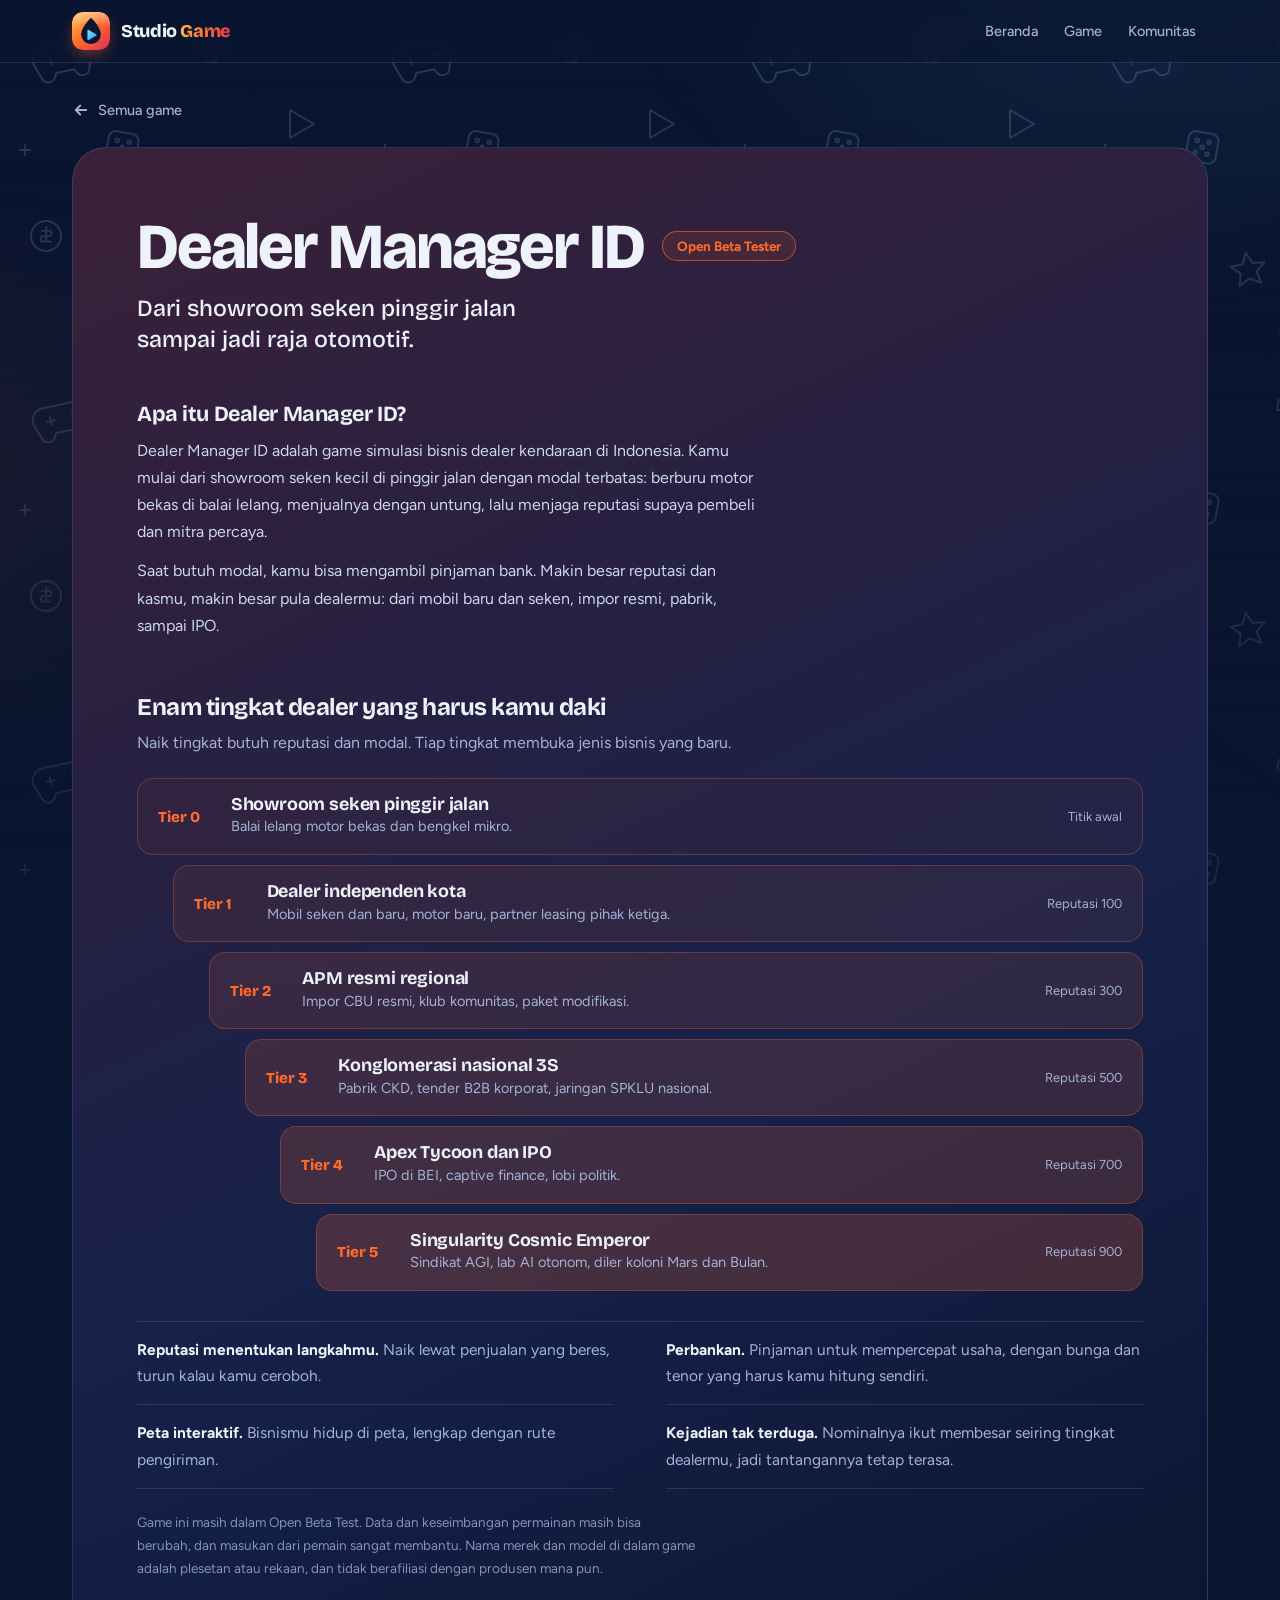
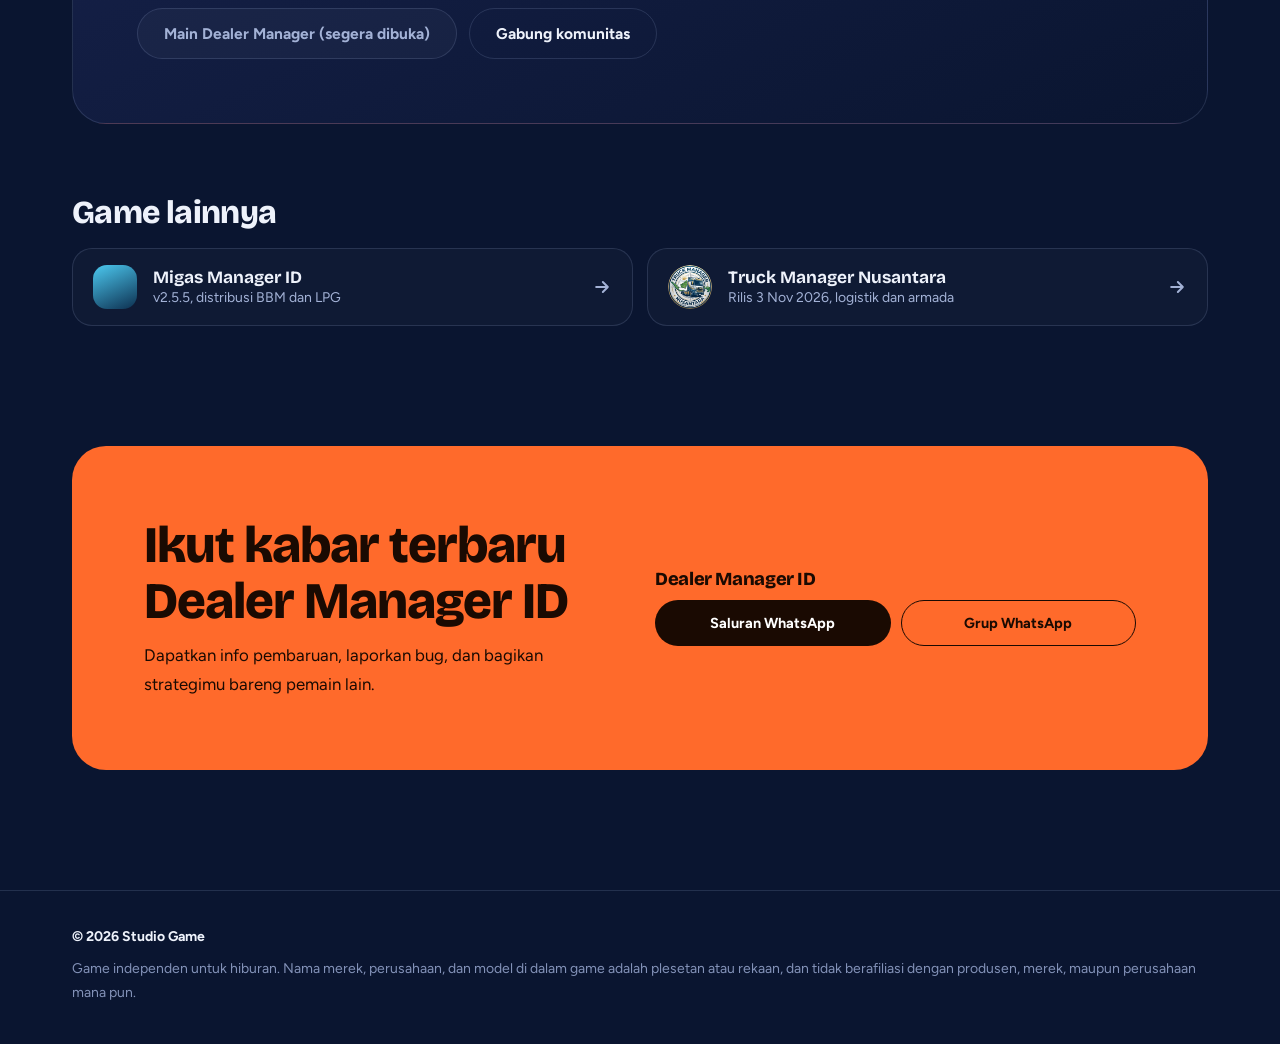
==== commit 1382cf0e: "Add files via upload" ====
--- a/dealer/index.html
+++ b/dealer/index.html
@@ -72,7 +72,7 @@
       <h2>Game lainnya</h2>
       <div class="olist">
         <a class="olink" href="../migas/"><span class="dot" style="background:linear-gradient(155deg,#4cc9f0,#0d3050)"></span><div><b>Migas Manager ID</b><span>v2.5.5, distribusi BBM dan LPG</span></div><svg viewBox="0 0 24 24" fill="none" stroke="currentColor" stroke-width="2.4" stroke-linecap="round" stroke-linejoin="round"><path d="M5 12h14M13 6l6 6-6 6"/></svg></a>
-        <a class="olink" href="../truck/"><img src="../assets/truck-logo-sm.webp" width="44" height="44" alt="" loading="lazy"><div><b>Truck Manager Nusantara</b><span>Coming soon, logistik dan armada</span></div><svg viewBox="0 0 24 24" fill="none" stroke="currentColor" stroke-width="2.4" stroke-linecap="round" stroke-linejoin="round"><path d="M5 12h14M13 6l6 6-6 6"/></svg></a>
+        <a class="olink" href="../truck/"><img src="../assets/truck-logo-sm.webp" width="44" height="44" alt="" loading="lazy"><div><b>Truck Manager Nusantara</b><span>Rilis 3 Nov 2026, logistik dan armada</span></div><svg viewBox="0 0 24 24" fill="none" stroke="currentColor" stroke-width="2.4" stroke-linecap="round" stroke-linejoin="round"><path d="M5 12h14M13 6l6 6-6 6"/></svg></a>
       </div>
     </div>
   </div>
--- a/css/style.css
+++ b/css/style.css
@@ -287,3 +287,32 @@
 .brand span{letter-spacing:-.02em}
 .brand span:after{content:"";}
 .brand em{font-style:normal;background:linear-gradient(90deg,#ffb347,#ff6a2b 55%,#e5384f);-webkit-background-clip:text;background-clip:text;color:transparent}
+
+/* ===== v2.5: HITUNG MUNDUR RILIS TRUCK MANAGER NUSANTARA ===== */
+.cd{margin-top:26px;max-width:460px}
+.cd-l{display:block;font:700 13.5px 'Figtree',sans-serif;color:var(--gold2);letter-spacing:.04em;text-transform:uppercase;margin-bottom:10px}
+.cd-g{display:grid;grid-template-columns:repeat(4,1fr);gap:10px}
+.cd-g div{padding:14px 6px 10px;text-align:center;border-radius:16px;border:1px solid rgba(217,178,90,.38);background:rgba(10,21,48,.55)}
+.cd-g b{display:block;font:800 clamp(1.7rem,6vw,2.4rem)/1.05 'Bricolage Grotesque',sans-serif;color:var(--paper);font-variant-numeric:tabular-nums;letter-spacing:-.02em}
+.cd-g span{display:block;margin-top:4px;font-size:12.5px;color:var(--mute)}
+.cd-w{margin-top:10px;font-size:13.5px;color:#9fb0d3}
+.cd.sm{margin-top:18px;max-width:380px}
+.cd.sm .cd-g b{font-size:clamp(1.3rem,5vw,1.7rem)}
+.cd.sm .cd-g div{padding:10px 4px 8px}
+.cd-live{display:none;margin-top:22px;padding:16px 20px;border-radius:18px;border:1px solid rgba(61,220,151,.5);background:rgba(61,220,151,.1);max-width:460px}
+.cd-live b{display:block;font:800 1.25rem 'Bricolage Grotesque',sans-serif;color:#7ff0bd}
+.cd-live span{display:block;margin-top:2px;color:#cbd6ef;font-size:14.5px}
+.tmn-live .cd{display:none}
+.tmn-live .cd-live{display:block}
+.tmn-live [data-pre]{display:none!important}
+[data-live]{display:none!important}
+.tmn-live [data-live]{display:inline-flex!important}
+.status .live i{background:#3ddc97}
+.tag.live{color:#7ff0bd;border-color:rgba(61,220,151,.6);background:rgba(61,220,151,.1)}
+.fleet-grid{display:grid;gap:12px;margin-top:22px}
+@media(min-width:700px){.fleet-grid{grid-template-columns:repeat(3,1fr)}}
+.fleet-grid li{list-style:none;padding:16px 18px;border-radius:16px;border:1px solid rgba(217,178,90,.28);background:rgba(217,178,90,.06);color:var(--mute);font-size:14.5px;line-height:1.5}
+.fleet-grid b{display:block;color:var(--gold2);font:700 1.05rem 'Bricolage Grotesque',sans-serif;margin-bottom:2px}
+.truck .steps li{border-top-color:rgba(217,178,90,.55)}
+.truck .steps li:before{color:var(--gold)}
+.truck .facts b{color:var(--gold2)}
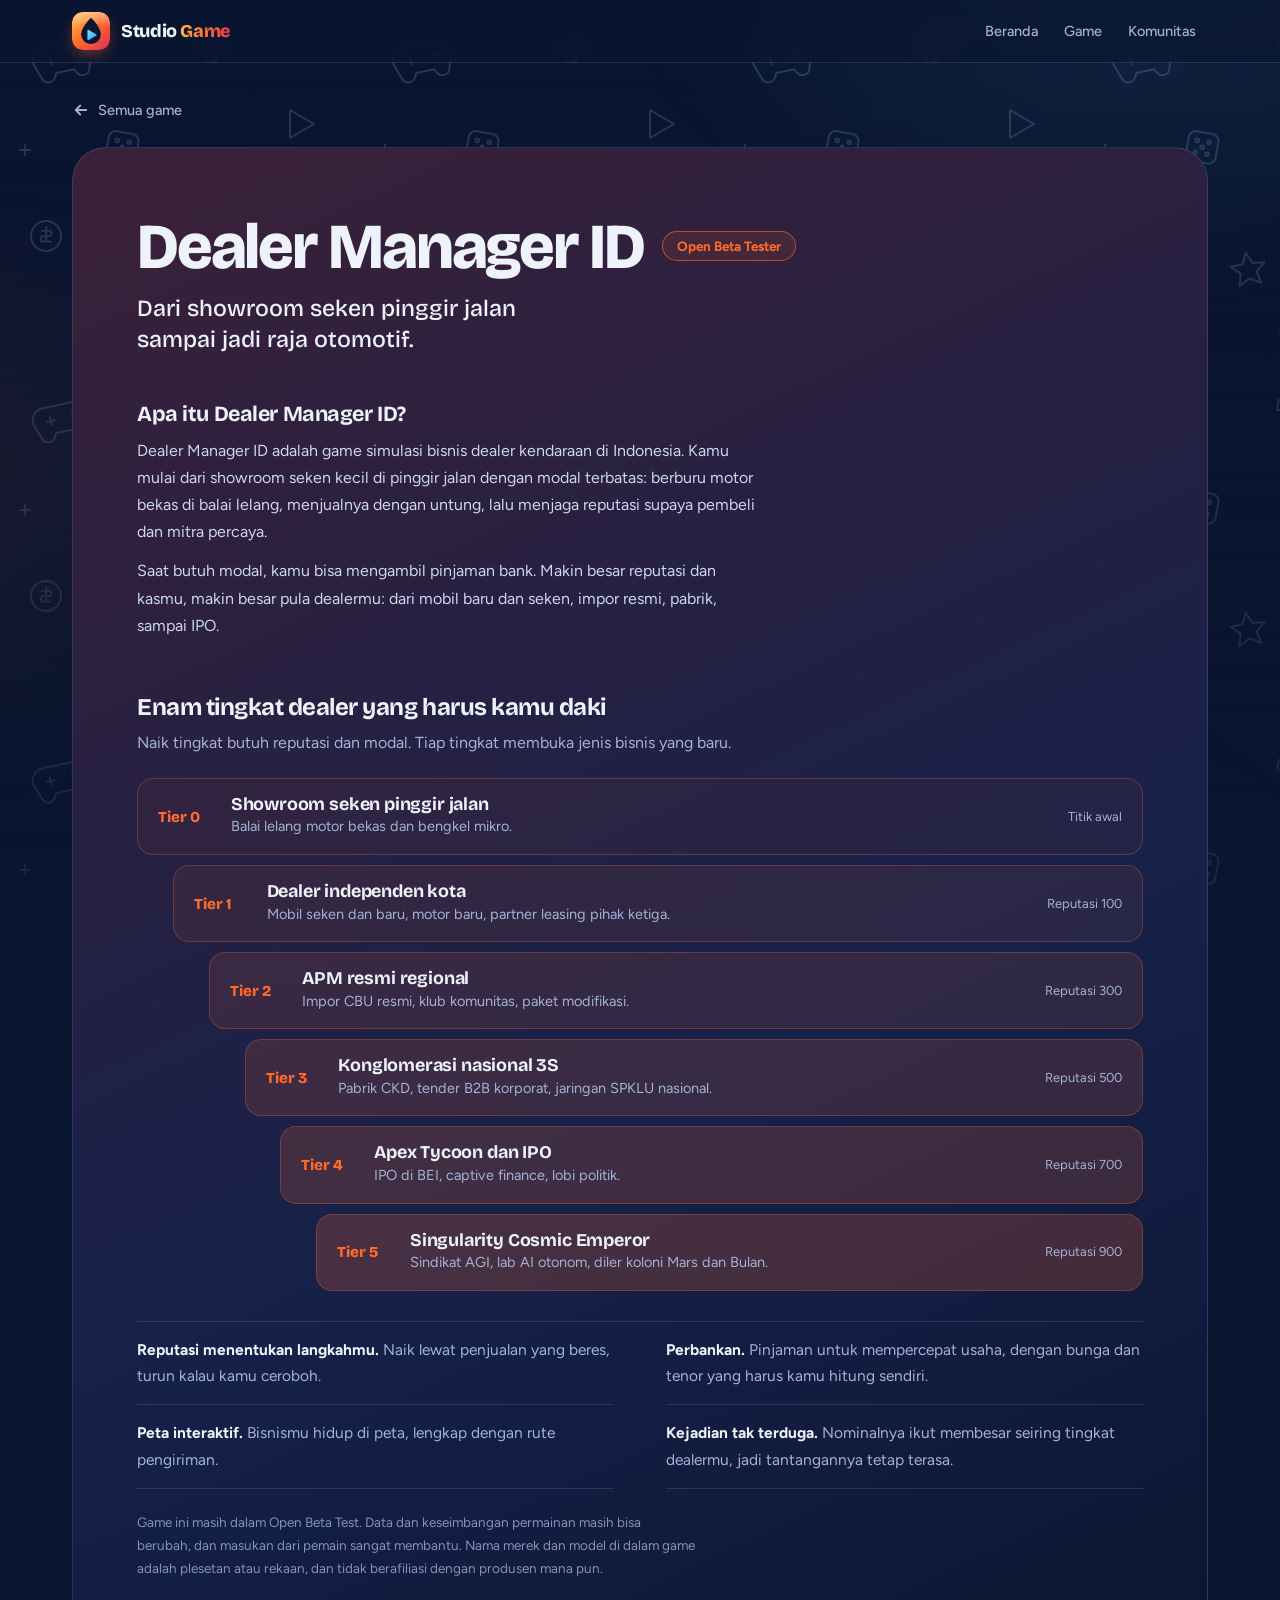
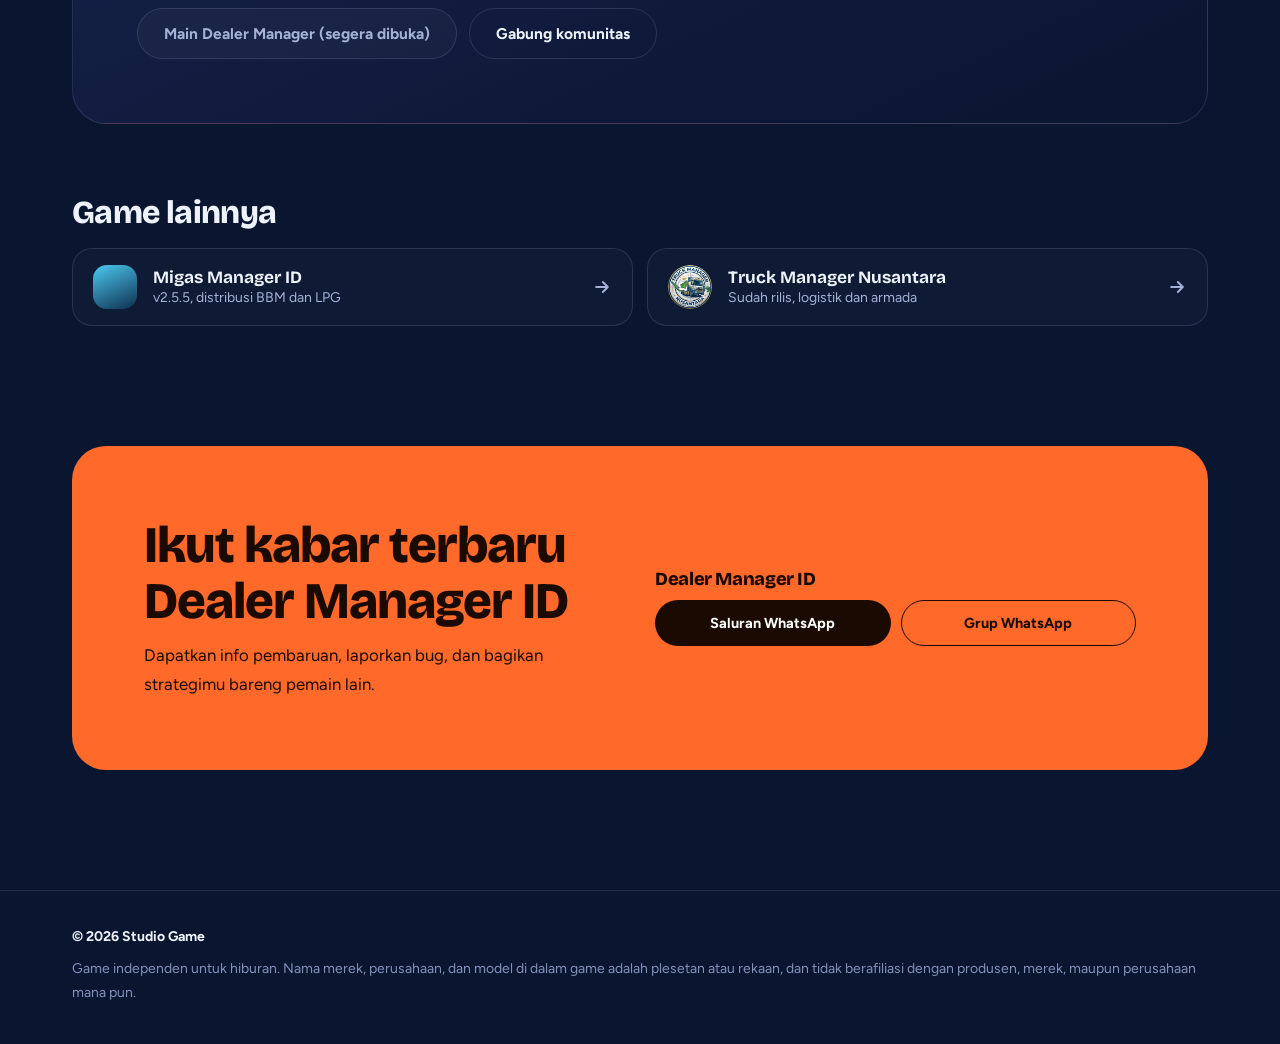
==== commit 3599bd53: "Add files via upload" ====
--- a/dealer/index.html
+++ b/dealer/index.html
@@ -18,6 +18,7 @@
 <link href="https://fonts.googleapis.com/css2?family=Bricolage+Grotesque:opsz,wght@12..96,500..800&family=Figtree:wght@400;500;700&display=swap" rel="stylesheet">
 <link rel="stylesheet" href="../css/style.css">
 <script src="../js/boot.js"></script>
+<script>document.documentElement.classList.add("tmn-pending");setTimeout(function(){document.documentElement.classList.remove("tmn-pending")},4000)</script>
 </head>
 <body>
 <div class="prog" id="prog" aria-hidden="true"></div>
@@ -72,7 +73,7 @@
       <h2>Game lainnya</h2>
       <div class="olist">
         <a class="olink" href="../migas/"><span class="dot" style="background:linear-gradient(155deg,#4cc9f0,#0d3050)"></span><div><b>Migas Manager ID</b><span>v2.5.5, distribusi BBM dan LPG</span></div><svg viewBox="0 0 24 24" fill="none" stroke="currentColor" stroke-width="2.4" stroke-linecap="round" stroke-linejoin="round"><path d="M5 12h14M13 6l6 6-6 6"/></svg></a>
-        <a class="olink" href="../truck/"><img src="../assets/truck-logo-sm.webp" width="44" height="44" alt="" loading="lazy"><div><b>Truck Manager Nusantara</b><span>Rilis 3 Nov 2026, logistik dan armada</span></div><svg viewBox="0 0 24 24" fill="none" stroke="currentColor" stroke-width="2.4" stroke-linecap="round" stroke-linejoin="round"><path d="M5 12h14M13 6l6 6-6 6"/></svg></a>
+        <a class="olink" href="../truck/"><img src="../assets/truck-logo-sm.webp" width="44" height="44" alt="" loading="lazy"><div><b>Truck Manager Nusantara</b><span><bdi data-show="wait">Rilis <bdi data-tx="dateShort"></bdi>, </bdi><bdi data-show="dev">Dalam pembuatan, </bdi><bdi data-show="live">Sudah rilis, </bdi>logistik dan armada</span></div><svg viewBox="0 0 24 24" fill="none" stroke="currentColor" stroke-width="2.4" stroke-linecap="round" stroke-linejoin="round"><path d="M5 12h14M13 6l6 6-6 6"/></svg></a>
       </div>
     </div>
   </div>
@@ -103,5 +104,6 @@
 
 <script src="../js/fx.js"></script>
 <script src="../js/main.js"></script>
+<script src="../js/release.js"></script>
 </body>
 </html>
--- a/css/style.css
+++ b/css/style.css
@@ -299,14 +299,9 @@
 .cd.sm{margin-top:18px;max-width:380px}
 .cd.sm .cd-g b{font-size:clamp(1.3rem,5vw,1.7rem)}
 .cd.sm .cd-g div{padding:10px 4px 8px}
-.cd-live{display:none;margin-top:22px;padding:16px 20px;border-radius:18px;border:1px solid rgba(61,220,151,.5);background:rgba(61,220,151,.1);max-width:460px}
+.cd-live{display:block;margin-top:22px;padding:16px 20px;border-radius:18px;border:1px solid rgba(61,220,151,.5);background:rgba(61,220,151,.1);max-width:460px}
 .cd-live b{display:block;font:800 1.25rem 'Bricolage Grotesque',sans-serif;color:#7ff0bd}
 .cd-live span{display:block;margin-top:2px;color:#cbd6ef;font-size:14.5px}
-.tmn-live .cd{display:none}
-.tmn-live .cd-live{display:block}
-.tmn-live [data-pre]{display:none!important}
-[data-live]{display:none!important}
-.tmn-live [data-live]{display:inline-flex!important}
 .status .live i{background:#3ddc97}
 .tag.live{color:#7ff0bd;border-color:rgba(61,220,151,.6);background:rgba(61,220,151,.1)}
 .fleet-grid{display:grid;gap:12px;margin-top:22px}
@@ -316,3 +311,8 @@
 .truck .steps li{border-top-color:rgba(217,178,90,.55)}
 .truck .steps li:before{color:var(--gold)}
 .truck .facts b{color:var(--gold2)}
+[hidden]{display:none!important}
+.tmn-pending [data-show],.tmn-pending [data-tx]{visibility:hidden}
+.cd-note{margin-top:14px;max-width:460px;padding:11px 16px;border-radius:14px;border:1px solid rgba(76,201,240,.4);background:rgba(76,201,240,.08);color:#cfeffa;font-size:14.5px;line-height:1.5}
+.cd-live[data-show="dev"]{border-color:rgba(217,178,90,.5);background:rgba(217,178,90,.08)}
+.cd-live[data-show="dev"] b{color:var(--gold2)}
